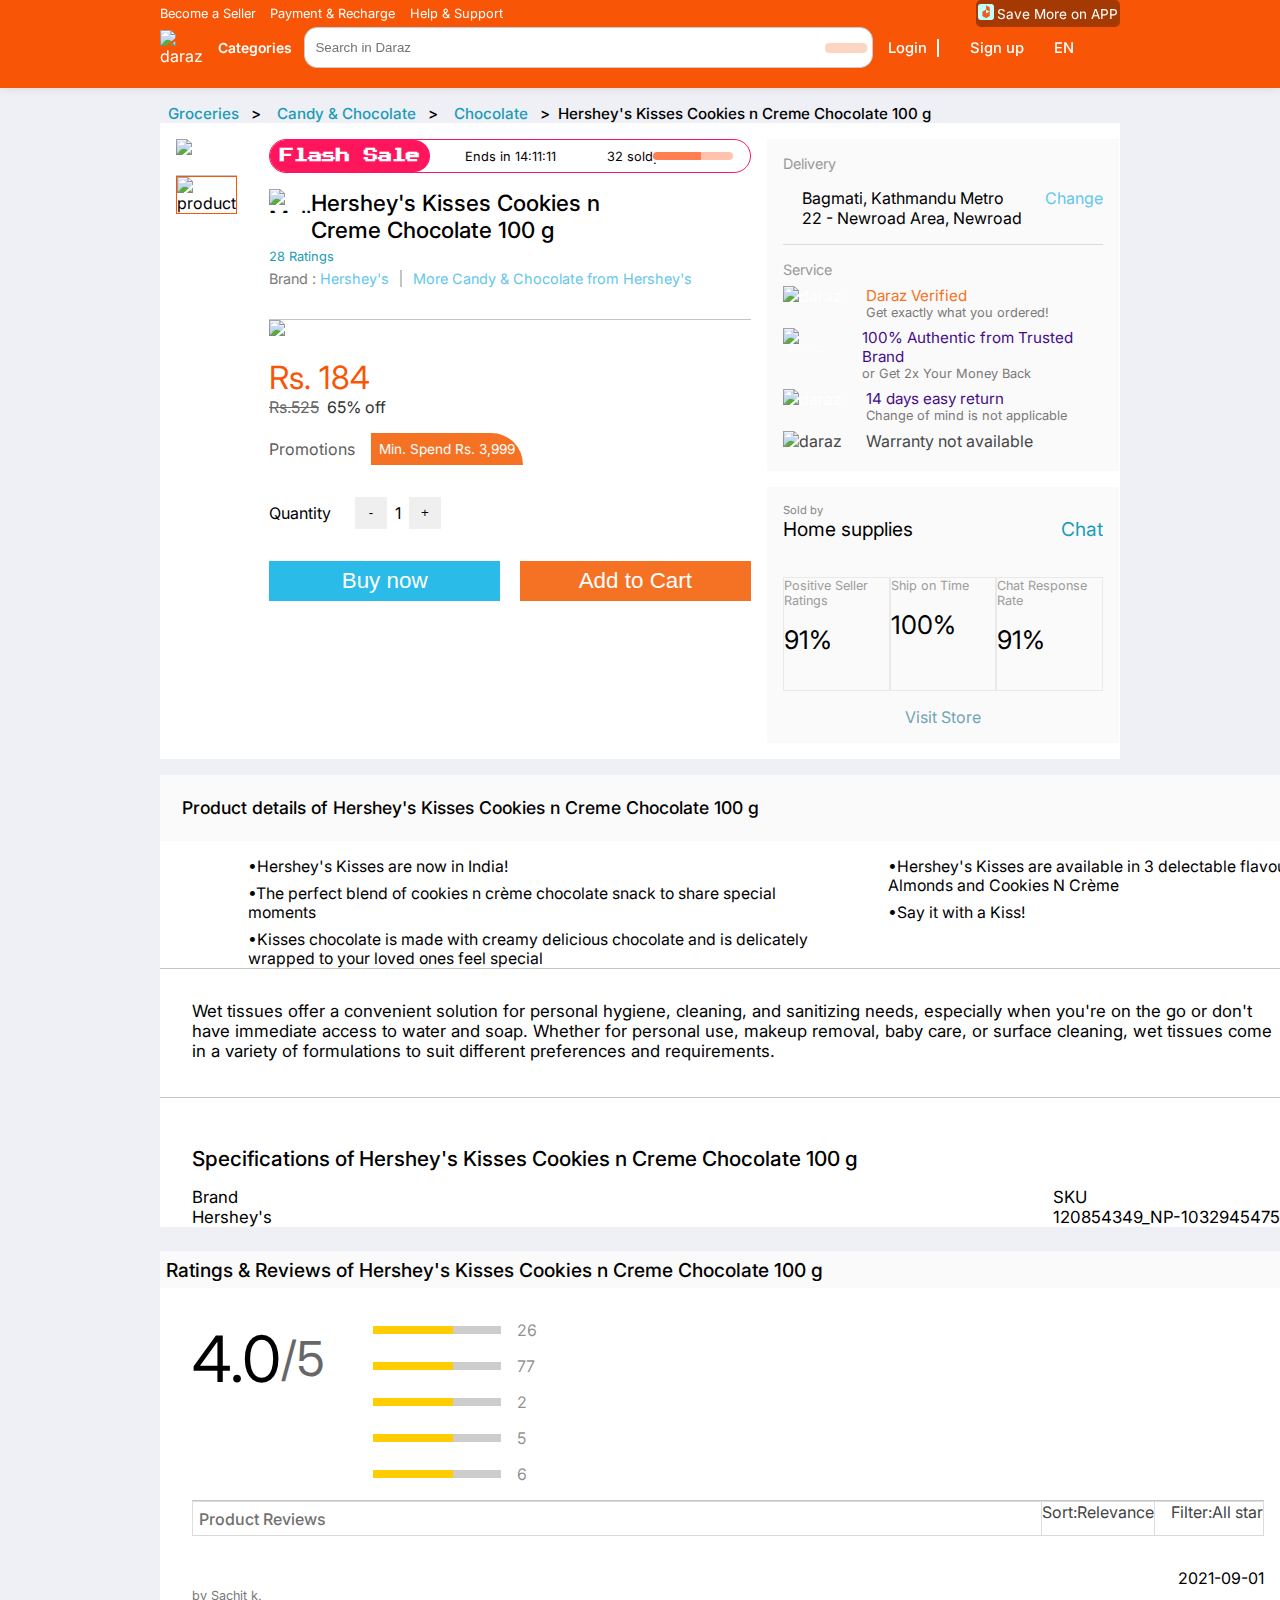
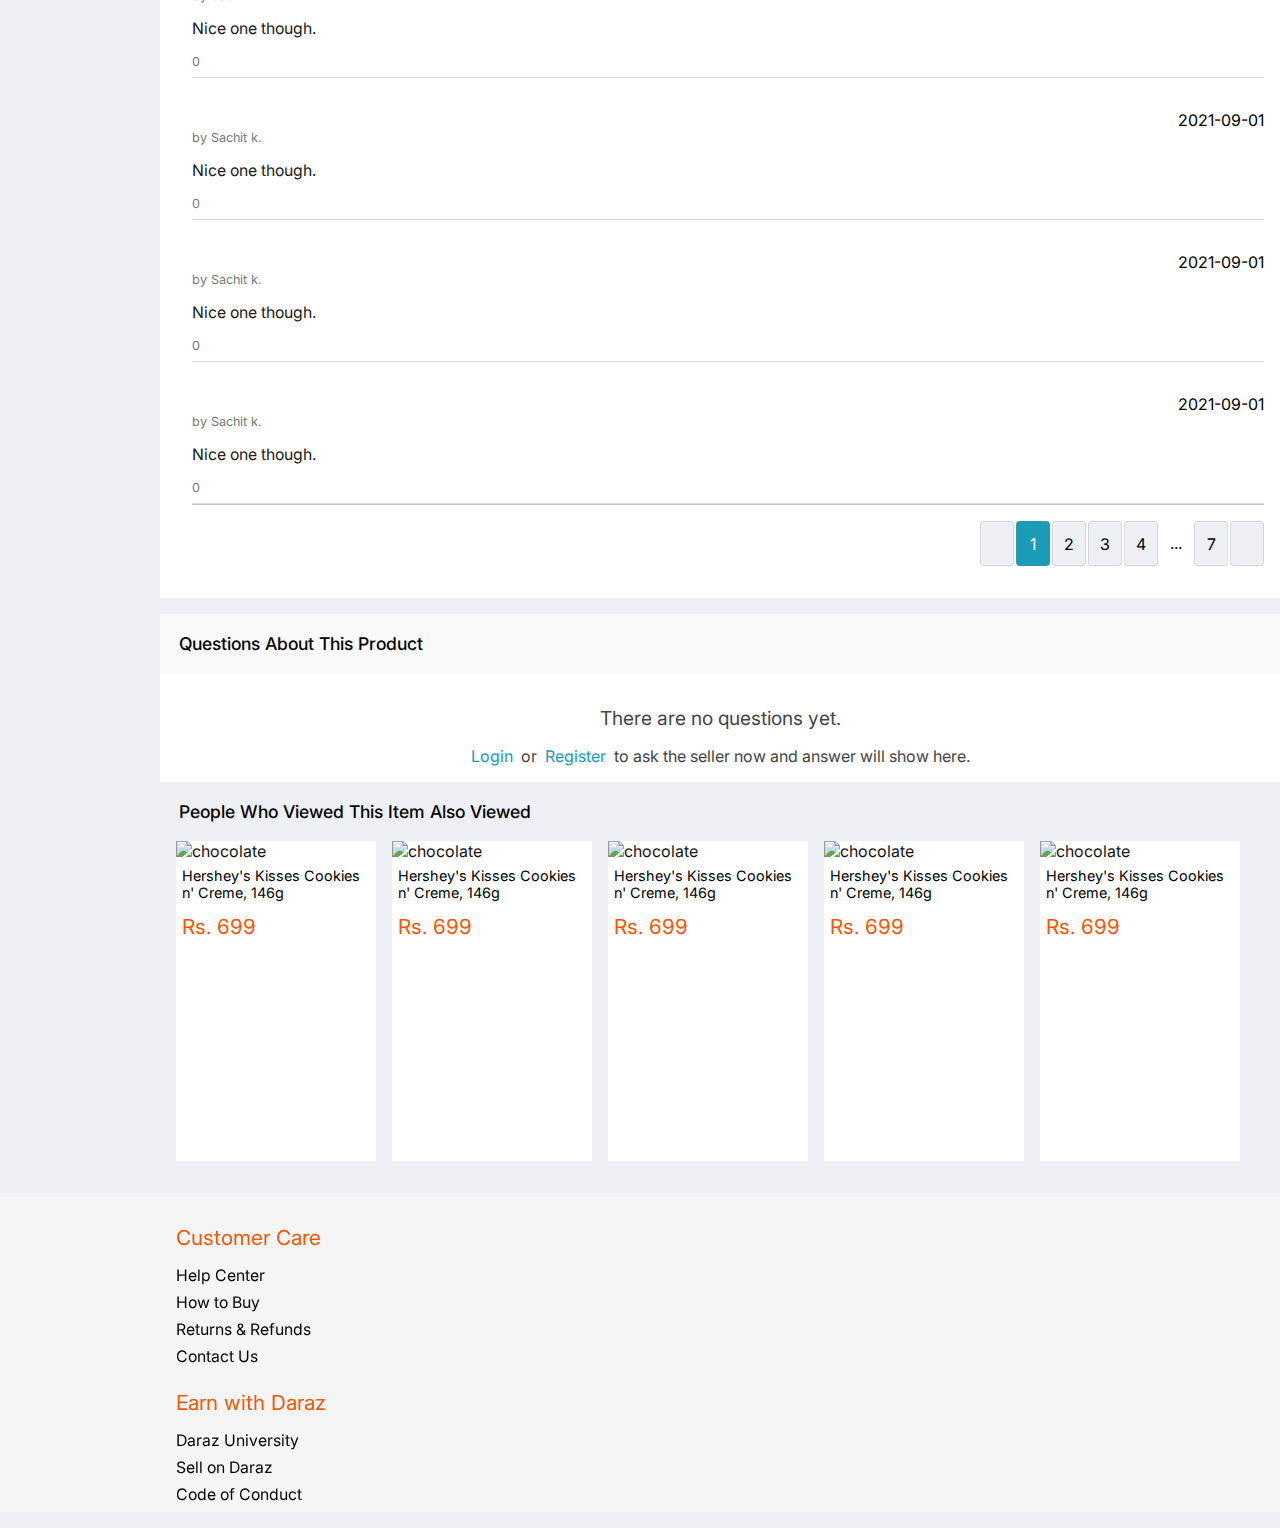
==== index.html @ 5092154c "Update and rename daraz.html to index.html" ====
<!DOCTYPE html>
<html lang="en">
<head>
    <meta charset="UTF-8">
    <meta name="viewport" content="width=device-width, initial-scale=1.0">
    <link rel="stylesheet" href="daraz.css">
    <link rel="preconnect" href="https://fonts.googleapis.com">
<link rel="preconnect" href="https://fonts.gstatic.com" crossorigin>
<link href="https://fonts.googleapis.com/css2?family=Inter:wght@400;900&display=swap" rel="stylesheet">
<link rel="preconnect" href="https://fonts.googleapis.com">
<link rel="preconnect" href="https://fonts.gstatic.com" crossorigin>
<link href="https://fonts.googleapis.com/css2?family=Inter:wght@500&display=swap" rel="stylesheet">
<link rel="stylesheet" href="https://cdnjs.cloudflare.com/ajax/libs/font-awesome/6.4.0/css/all.min.css" integrity="sha512-iecdLmaskl7CVkqkXNQ/ZH/XLlvWZOJyj7Yy7tcenmpD1ypASozpmT/E0iPtmFIB46ZmdtAc9eNBvH0H/ZpiBw==" crossorigin="anonymous" referrerpolicy="no-referrer" />
<link rel="preconnect" href="https://fonts.googleapis.com">
<link rel="preconnect" href="https://fonts.gstatic.com" crossorigin>
<link href="https://fonts.googleapis.com/css2?family=Press+Start+2P&display=swap" rel="stylesheet">
    <title>Daraz</title>
</head>
<body>
<div class="Navbar">
        <div class="Navtop">
        <div class="nav_top_left">
            <div class="nav_top_elements">
          Become a Seller
            </div>
             <div class="nav_top_elements">
          Payment & Recharge
            </div>
             <div class="nav_top_elements">
          Help & Support
            </div>
        </div>
        <div class="nav_top_right">
            <div class="nav_top_rightdiv">
              <div class="logoimage">
                <img src="darazlogo.png" alt="Daraz">
              </div>
              <div class="APPtext">
              Save More on APP
              </div>
            </div>
        </div>
        </div>

        <div class="Navbottom">
          <div class="DarazLogo">    
          <img src="https://icms-image.slatic.net/images/ims-web/e6ac6883-1158-4663-bda4-df5a1aa066e5.png" alt="daraz">
          </div>
          <div class="categories">
            Categories
          </div>
          <div class="searchbar">
            <input type="text" placeholder="Search in Daraz">
            <i class="fas fa-search"></i>
        </div>
        <div class="userAccount">
       <div class="login">
       <i class="fa-regular fa-user"></i>
        <span>Login</span>
       </div>
        <div class="signup">
        <span>Sign up</span>
        </div>
        <div class="language">
        <i class="fa-solid fa-globe"></i>EN

        </div>
        <div class="cart">
<i class="fa-solid fa-cart-shopping"></i>
    </div>
</div>
</div>
</div>
<div class="main">
<div class="main_categories">
<div class="main_categories_elements">
  Groceries 
</div>
<div class="main_categories_elements">
  	Candy & Chocolate 	
</div>
<div class="main_categories_elements">
 	Chocolate 
</div>
<div class="hershey">
	Hershey's Kisses Cookies n Creme Chocolate 100 g
</div>
</div>
<div class="main_Product">
<div class="productimages">
<div class="mainimage"><img src="https://static-01.daraz.com.np/p/fee5dfa078578851592f4c9481d5617e.jpg_750x750.jpg_.webp" alt="product"></div>
<div class="optionalimages">
<i class="fa-solid fa-arrow-left"></i>
<div class="optionalimagesimg">
<img class="activeimg" src="https://static-01.daraz.com.np/p/fee5dfa078578851592f4c9481d5617e.jpg_750x750.jpg_.webp" alt="product">
<img src="https://static-01.daraz.com.np/p/3c9789d4df4d1bfb3c0ef16943902e13.jpg_750x750.jpg_.webp" alt="">
<img src="https://static-01.daraz.com.np/p/3a6919d5786d0a0a88e5252c4c704160.jpg_750x750.jpg_.webp" alt="">
</div>
<i class="fa-solid fa-arrow-right"></i>
</div>
</div>
<div class="productinformation">
<div class="productdetails">
<div class="flashsale">
<div class="flashsaletext">
Flash Sale
</div>
<div class="flashsaletime">
  Ends in 14:11:11
</div>
<div class="sold">
32 sold
<div class="soldicon">
.
</div>
</div>
</div>
<div class="producttitle">
  <img src="https://img.alicdn.com/imgextra/i1/O1CN01cLS4Rj1vgZ8xaij1e_!!6000000006202-2-tps-64-32.png" alt="Mall">

  <div class="productname">
Hershey's Kisses Cookies n Creme Chocolate 100 g
  </div>
</div>

<div class="ratesection">
<div class="rating">
<i class="fa-solid fa-star"></i>
<i class="fa-solid fa-star"></i>
<i class="fa-solid fa-star"></i>
<i class="fa-solid fa-star"></i>
<i class="fa-regular fa-star"></i>
<div class="ratingtext"> 28 Ratings</div>
</div>
<div class="share">
  <i class="fa-solid fa-share-nodes"></i>
  <i class="fa-regular fa-heart"></i>
</div>

</div>
<div class="branddetails">
<div class="brand1">
  Brand : <a href="http://">Hershey's</a>
</div>
<div class="brand2">
<a href="http://">More Candy & Chocolate from Hershey's</a>
</div>
</div>
</div>
<img src="https://gcp-img.slatic.net/lazada/id0082843-480-72.png#width=480&height=72" alt="daraz" height="70rem">
<div class="productprice">
<div class="price">Rs. 184</div>
<div class="pastprice">
  <div class="pricecut"> Rs.525</div>
<div class="discount">
  65% off</div></div>
</div>
<div class="promotion">
  <div class="promotion_text">
Promotions
  </div>
  <div class="promotion_min">
Min. Spend Rs. 3,999
  </div>
</div>
<div class="quantity">
  <div class="quantitytext">Quantity</div>
 <button type="submit">-</button>
<div class="quantitynumber">1</div>
<button type="submit">+</button>
</div>
<div class="addtocart">
  <button type="submit">Buy now</button>
  <button type="submit">Add to Cart</button></div>
</div>
<div class="otherdetails">
  <div class="otherdetailsfirst">
    <div class="delivery">
      <div class="deliverytext">
        Delivery
      </div>
      <div class="deliveryicon">
        <i class="fa-solid fa-circle-info"></i>
      </div>
    </div>
    <div class="location">
         <div class="locationicon">
    <i class="fa-solid fa-location-dot"></i>
      </div>
      <div class="locationtext">
       Bagmati, Kathmandu Metro 22 - Newroad Area, Newroad
      </div>
   <div class="locationchange">
    Change
   </div>
    </div>
    <div class="service">
      <div class="servicetext">
        Service
      </div>
      <div class="serviceicon">
        <i class="fa-solid fa-circle-info"></i>
      </div>
    </div>
    <div class="verified">
      <img src="https://img.alicdn.com/imgextra/i2/O1CN01FWWWD51qw4ZHmp8hA_!!6000000005559-2-tps-80-80.png" alt="daraz">
      <div class="verifiedtext">
        <div class="mainverifiedtext"> Daraz Verified</div> 
      <div class="minverifiedtext">Get exactly what you ordered!</div>
      </div>
    </div>
      <div class="Authentic">
      <img src="https://img.alicdn.com/imgextra/i1/O1CN01YSLMZC21P3m0ZsEzD_!!6000000006976-2-tps-80-80.png" alt="daraz">
      <div class="Authentictext">
        <div class="mainAuthentictext"> 100% Authentic from Trusted Brand</div> 
      <div class="minAuthentictext">or Get 2x Your Money Back</div>
      </div>
    </div>
      <div class="returnpolicy">
      <img src="https://img.alicdn.com/imgextra/i4/O1CN01V6AraE1zBCYtzoatm_!!6000000006675-2-tps-80-80.png" alt="daraz">
      <div class="returnpolicytext">
        <div class="mainreturnpolicytext">14 days easy return
</div> 
      <div class="minreturnpolicytext">Change of mind is not applicable
</div>
      </div>
    </div>

    <div class="warranty">
      <img src="https://img.alicdn.com/imgextra/i3/O1CN01KDHeLh1zYYlChTdph_!!6000000006726-2-tps-80-80.png" alt="daraz">
      <div class="warrantytext">
Warranty not available
    </div>
  </div>
  
</div>
<div class="otherdetailssecond">
  <div class="soldy">
Sold by
  </div>
  <div class="seller-details">
<div class="supplier">
<div class="suppliertext">
  Home supplies
</div>
<div class="supplierchat">
<i class="fa-solid fa-comments"></i>
  Chat
  </div>
</div>
<div class="supplierimg">
  <img src="https://img.alicdn.com/imgextra/i2/O1CN010a9TPg1PvA3DLiKnS_!!6000000001902-2-tps-300-42.png" alt="">
</div>
  <div class='sellerstats'>
<div class="positiverating">
  <div class="positiveratingtext">
    Positive Seller Ratings
  </div>
  <div class="positiveratingnumber">
    91%
  </div>
</div>
<div class="shipping">
  <div class="shippingtext">
  Ship on Time
  </div>
  <div class="shippingnumber">
    100%
  </div>
</div>
<div class="chatrating">
  <div class="chatratingtext">
 Chat Response Rate
  </div>
  <div class="chatratingnumber">
    91%
  </div>
</div>

</div>
</div>
<div class="visitstore">
Visit Store
</div>
</div>
</div>
</div>
</div>
<div class="optionaldetails">
<div class="optional_details_product">
  <div class="product_detail_below">
  <div class="pdb_title">
    Product details of Hershey's Kisses Cookies n Creme Chocolate 100 g
  </div>
  <div class="pdb_list">
  <ul>
    <li>Hershey's Kisses are now in India!</li>
    <li>The perfect blend of cookies n crème chocolate snack to share special moments</li>
    <li>Kisses chocolate is made with creamy delicious chocolate and is delicately wrapped to your loved ones feel special</li>
     </ul>
      <ul>
    <li>Hershey's Kisses are available in 3 delectable flavours - Milk, Almonds and Cookies N Crème</li>
    <li>Say it with a Kiss!</li>
  </ul>
  </div>
  <div class="disclaimer">
    Wet tissues offer a convenient solution for personal hygiene, cleaning, and sanitizing needs, especially when you're on the go or don't have immediate access to water and soap. Whether for personal use, makeup removal, baby care, or surface cleaning, wet tissues come in a variety of formulations to suit different preferences and requirements.
  </div>
  <div class="specification">
    <div class="specification_title">
      Specifications of Hershey's Kisses Cookies n Creme Chocolate 100 g
    </div>
    <div class="specification_details">
<div class="specifiction_brands">
  <div class="specification_brands_text">
    Brand
  </div>
  <div class="specification_brand_value">
    Hershey's
  </div>
</div>
<div class="specification_sku">
    <div class="specification_sku_text">
    SKU
  </div>
  <div class="specification_sku_value">
 120854349_NP-1032945475
  </div>
</div>
    </div>
  </div>
</div>
<div class="rating_review">
  <div class="rating_review_title">
   Ratings & Reviews of Hershey's Kisses Cookies n Creme Chocolate 100 g
  </div>
  <div class="rr_details">
 <div class="rr_details_top">
  <div class="rr_details_top_left">
      <div class="rr_details_number">
      4.0<div class="minirate">/5</div>
 </div>
 <div class="rr_details_star">
        <i class="fa-solid fa-star"></i>
<i class="fa-solid fa-star"></i>
<i class="fa-solid fa-star"></i>
<i class="fa-solid fa-star"></i>
<i class="fa-regular fa-star"></i>
   </div>
  </div>
  <div class="rr_details_top_right">
    <div class="fivestar">
 <i class="fa-solid fa-star"></i>
<i class="fa-solid fa-star"></i>
<i class="fa-solid fa-star"></i>
<i class="fa-solid fa-star"></i>
<i class="fa-solid fa-star"></i>
<div class="fivestaricon">
  <div class="fivestaricon_1">
  </div>
</div>
<div class="fsrating_number">26</div>
    </div>
    <div class="fourstar">
       <i class="fa-solid fa-star"></i>
<i class="fa-solid fa-star"></i>
<i class="fa-solid fa-star"></i>
<i class="fa-solid fa-star"></i>
<i class="fa-regular fa-star"></i>
<div class="fivestaricon">
  <div class="fivestaricon_1">
  </div>
</div><div class="fsrating_number">77</div>
    </div>
    <div class="threestar">
       <i class="fa-solid fa-star"></i>
<i class="fa-solid fa-star"></i>
<i class="fa-solid fa-star"></i>
<i class="fa-regular fa-star"></i>
<i class="fa-regular fa-star"></i>
<div class="fivestaricon">
  <div class="fivestaricon_1">
  </div>
</div>
<div class="fsrating_number">2</div>
    </div>
    <div class="twostar">
       <i class="fa-solid fa-star"></i>
<i class="fa-solid fa-star"></i>
<i class="fa-regular fa-star"></i>
<i class="fa-regular fa-star"></i>
<i class="fa-regular fa-star"></i>
<div class="fivestaricon">
  <div class="fivestaricon_1">
  </div>
</div>
<div class="fsrating_number">5</div>
    </div>
    <div class="onestar">
       <i class="fa-solid fa-star"></i>
<i class="fa-regular fa-star"></i>
<i class="fa-regular fa-star"></i>
<i class="fa-regular fa-star"></i>
<i class="fa-regular fa-star"></i>
<div class="fivestaricon">
  <div class="fivestaricon_1">
  </div>
</div>
<div class="fsrating_number">6</div>
    </div>
  </div>
 </div>
 <div class="rr_details_bottom">
  <div class="rrdb_title">
    <div class="rrdb_title_left">
      Product Reviews
    </div>
    <div class="rrdb_title_right">
      <div class="sort">
<i class="fa-solid fa-sort"></i>
<div class="sorttext">
  Sort:Relevance
</div>
      </div>
      <div class="filter">
<i class="fa-solid fa-filter"></i>
<div class="filtertext">
  Filter:All star
</div>
      </div>
    </div>
  </div>
  <div class="rrdb_ratings">
    <div class="rrdbr_1">
    <div class="rrdbr_1_rate">
      <div class="rrdbr_1_rate_rateing">
      <div class="fivestar">
 <i class="fa-solid fa-star"></i>
<i class="fa-solid fa-star"></i>
<i class="fa-solid fa-star"></i>
<i class="fa-solid fa-star"></i>
<i class="fa-solid fa-star"></i>
</div>
<div class="rrdbr_1_date">
  2021-09-01</div>
  </div>
<div class="rrdbr_1_user">
  by Sachit k.
</div>
<div class="rrdbr_1_text">
Nice one though.
</div>
<div class="rrdbr_1_likes">
  <i class="fa-solid fa-thumbs-up"></i> 0
</div>
    </div>
    </div>
     <div class="rrdbr_1">
    <div class="rrdbr_1_rate">
      <div class="rrdbr_1_rate_rateing">
      <div class="fivestar">
 <i class="fa-solid fa-star"></i>
<i class="fa-solid fa-star"></i>
<i class="fa-solid fa-star"></i>
<i class="fa-solid fa-star"></i>
<i class="fa-solid fa-star"></i>
</div>
<div class="rrdbr_1_date">
  2021-09-01</div>
  </div>
<div class="rrdbr_1_user">
  by Sachit k.
</div>
<div class="rrdbr_1_text">
Nice one though.
</div>
<div class="rrdbr_1_likes">
  <i class="fa-solid fa-thumbs-up"></i> 0
</div>
    </div>
    </div>
     <div class="rrdbr_1">
    <div class="rrdbr_1_rate">
      <div class="rrdbr_1_rate_rateing">
      <div class="fivestar">
 <i class="fa-solid fa-star"></i>
<i class="fa-solid fa-star"></i>
<i class="fa-solid fa-star"></i>
<i class="fa-solid fa-star"></i>
<i class="fa-solid fa-star"></i>
</div>
<div class="rrdbr_1_date">
  2021-09-01</div>
  </div>
<div class="rrdbr_1_user">
  by Sachit k.
</div>
<div class="rrdbr_1_text">
Nice one though.
</div>
<div class="rrdbr_1_likes">
  <i class="fa-solid fa-thumbs-up"></i> 0
</div>
    </div>
    </div>
     <div class="rrdbr_1">
    <div class="rrdbr_1_rate">
      <div class="rrdbr_1_rate_rateing">
      <div class="fivestar">
 <i class="fa-solid fa-star"></i>
<i class="fa-solid fa-star"></i>
<i class="fa-solid fa-star"></i>
<i class="fa-solid fa-star"></i>
<i class="fa-solid fa-star"></i>
</div>
<div class="rrdbr_1_date">
  2021-09-01</div>
  </div>
<div class="rrdbr_1_user">
  by Sachit k.
</div>
<div class="rrdbr_1_text">
Nice one though.
</div>
<div class="rrdbr_1_likes">
  <i class="fa-solid fa-thumbs-up"></i> 0
</div>
    </div>
    </div>
  </div>
  <div class="rrdb_bottom">
    <div class="rrdbb_section">
<i class="fa-solid fa-chevron-left"></i>
    </div>
      <div class="rrdbb_section activerrdbb">
1
    </div>
      <div class="rrdbb_section">
2
    </div>
      <div class="rrdbb_section">
3
    </div>
      <div class="rrdbb_section">
4
    </div>
      <div class="rrdbb_section rrdbb_section1">
...
    </div>
      <div class="rrdbb_section">
7
    </div>
      <div class="rrdbb_section">
<i class="fa-solid fa-chevron-right"></i>
    </div>
  </div>
 </div>
  </div>
  
</div>
<div class="questions_about_product">
  <div class="qap_title">
    Questions About This Product
  </div>
  <div class="qapbelow">
    <div class="qapb_icon">
      <i class="fa-regular fa-circle-question"></i>
    </div>
    <div class="qapb_text">
      There are no questions yet.
    </div>
    <div class="qapb_login">
      <div> Login </div> &nbsp;  or &nbsp;  <div> Register </div> &nbsp; to ask the seller now and answer will show here.
    </div>
  </div>
</div>
<div class="people_also_viewed">
  <div class="pav_title">
    People Who Viewed This Item Also Viewed
  </div>
   <div class="pav_products">
    <div class="pavp1">
      <img src="https://static-01.daraz.com.np/p/026814a90cab69bfbb0ed1a9d7733f16.jpg_188x188.jpg_.webp" alt="chocolate">
      <div class="pavp1_title">
       Hershey's Kisses Cookies n' Creme, 146g
      </div>
        <div class="pavp1_rate">
Rs. 699
        </div>
         <div class="product_rating"> 
           <i class="fa-solid fa-star"></i>
<i class="fa-solid fa-star"></i>
<i class="fa-solid fa-star"></i>
<i class="fa-solid fa-star"></i>
<i class="fa-regular fa-star"></i></div>
    </div>
<div class="pavp1">
      <img src="https://static-01.daraz.com.np/p/026814a90cab69bfbb0ed1a9d7733f16.jpg_188x188.jpg_.webp" alt="chocolate">
      <div class="pavp1_title">
       Hershey's Kisses Cookies n' Creme, 146g
      </div>
        <div class="pavp1_rate">
Rs. 699
        </div>
         <div class="product_rating"> 
           <i class="fa-solid fa-star"></i>
<i class="fa-solid fa-star"></i>
<i class="fa-solid fa-star"></i>
<i class="fa-solid fa-star"></i>
<i class="fa-regular fa-star"></i></div>
 </div>
<div class="pavp1">
      <img src="https://static-01.daraz.com.np/p/026814a90cab69bfbb0ed1a9d7733f16.jpg_188x188.jpg_.webp" alt="chocolate">
      <div class="pavp1_title">
       Hershey's Kisses Cookies n' Creme, 146g
      </div>
        <div class="pavp1_rate">
Rs. 699
        </div>
         <div class="product_rating"> 
           <i class="fa-solid fa-star"></i>
<i class="fa-solid fa-star"></i>
<i class="fa-solid fa-star"></i>
<i class="fa-solid fa-star"></i>
<i class="fa-regular fa-star"></i></div>
    </div>
<div class="pavp1">
      <img src="https://static-01.daraz.com.np/p/026814a90cab69bfbb0ed1a9d7733f16.jpg_188x188.jpg_.webp" alt="chocolate">
      <div class="pavp1_title">
       Hershey's Kisses Cookies n' Creme, 146g
      </div>
        <div class="pavp1_rate">
Rs. 699
        </div>
         <div class="product_rating"> 
           <i class="fa-solid fa-star"></i>
<i class="fa-solid fa-star"></i>
<i class="fa-solid fa-star"></i>
<i class="fa-solid fa-star"></i>
<i class="fa-regular fa-star"></i></div>
    </div>
<div class="pavp1">
      <img src="https://static-01.daraz.com.np/p/026814a90cab69bfbb0ed1a9d7733f16.jpg_188x188.jpg_.webp" alt="chocolate">
      <div class="pavp1_title">
       Hershey's Kisses Cookies n' Creme, 146g
      </div>
        <div class="pavp1_rate">
Rs. 699
        </div>
         <div class="product_rating"> 
           <i class="fa-solid fa-star"></i>
<i class="fa-solid fa-star"></i>
<i class="fa-solid fa-star"></i>
<i class="fa-solid fa-star"></i>
<i class="fa-regular fa-star"></i></div>
    </div>

   </div>
</div>
</div>
<div class="product_recommendation">
  <div class="pr_title">
    From the same store
  </div>
  <div class="pr_products">
   <div class="pr_product_1">
     <img src="https://static-01.daraz.com.np/p/db21ed77b3fe2577c2fc165327ad6969.jpg_188x188.jpg_.webp" alt="">
      <div class="pr_product_1_title">
        Hershey's Kisses Cookies n Creme Chocolate 100 g
   </div>
    <div class="pr_product_1_price">
      Rs. 184
    </div>
    <div class="pr_product_1_rating">
      <i class="fa-solid fa-star"></i>
<i class="fa-solid fa-star"></i>
<i class="fa-solid fa-star"></i>
<i class="fa-solid fa-star"></i>
<i class="fa-regular fa-star"></i>
    </div>
  </div>
    <div class="pr_product_2">
     <img src="https://static-01.daraz.com.np/p/6e9f8b2cdfd06ba7e919a3953d8ed0b0.jpg_188x188.jpg_.webp" alt="">
      <div class="pr_product_2_title">
      Swiss Classic White 100 gms
   </div>
    <div class="pr_product_2_price">
Rs. 494
    </div>
    <div class="pr_product_2_rating">
      <i class="fa-solid fa-star"></i>
<i class="fa-solid fa-star"></i>
<i class="fa-solid fa-star"></i>
<i class="fa-solid fa-star"></i>
<i class="fa-regular fa-star"></i>
    </div>
  </div>
    <div class="pr_product_3">
     <img src="https://static-01.daraz.com.np/p/3cf999130fc974440e0290a3937737ae.jpg_188x188.jpg_.webp" alt="">
      <div class="pr_product_3_title">
     Hershey's Baking Milk Chocolate Chips 200 g
   </div>
    <div class="pr_product_3_price">
     Rs. 599
    </div>
    <div class="pr_product_3_rating">
      <i class="fa-solid fa-star"></i>
<i class="fa-solid fa-star"></i>
<i class="fa-solid fa-star"></i>
<i class="fa-solid fa-star"></i>
<i class="fa-regular fa-star"></i>
    </div>
  </div>
    <div class="pr_product_4">
     <img src="https://static-01.daraz.com.np/p/1050cd52b21db1cb33ca9b6b65fbfaa6.jpg_188x188.jpg_.webp" alt="">
      <div class="pr_product_4_title">
       Lindt Lindor Cornet Assorted chocolate 200 gms
 </div>
    <div class="pr_product_4_price">
      Rs. 1,480
    </div>
    <div class="pr_product_4_rating">
      <i class="fa-solid fa-star"></i>
<i class="fa-solid fa-star"></i>
<i class="fa-solid fa-star"></i>
<i class="fa-solid fa-star"></i>
<i class="fa-regular fa-star"></i>
    </div>
  </div>
    <div class="pr_product_5">
     <img src="https://static-01.daraz.com.np/p/653c16ec78c38c393aef84d6493af367.jpg_188x188.jpg_.webp" alt="">
      <div class="pr_product_5_title">
      Nestle Kitkat Dessert Delight Rich Choco Fudge Chocolate 150g
   </div>
    <div class="pr_product_5_price">
    Rs. 340
    </div>
    <div class="pr_product_5_rating">
      <i class="fa-solid fa-star"></i>
<i class="fa-solid fa-star"></i>
<i class="fa-solid fa-star"></i>
<i class="fa-solid fa-star"></i>
<i class="fa-regular fa-star"></i>
    </div>
  </div>
</div>
</div>
</div>
<div class="footer">
  <div class="footer_right">
    <div class="fr_customercare">
      <div class="frcc_title">
        Customer Care
      </div>
      
        <ul>
          <li>Help Center</li>
          <li>How to Buy</li>
          <li>Returns & Refunds</li>
          <li>Contact Us</li>
        </ul>

    </div>
       <div class="fr_Earn_with_daraz">
      <div class="frewd_title">
       Earn with Daraz
      </div>
        <ul>
          <li>Daraz University</li>
          <li>Sell on Daraz</li>
          <li>Code of Conduct</li>
        </ul>

    </div>
  </div>
</div>
</body>
</html>
---- daraz.css ----
body {
  background-color: rgb(239,240,245);
  color: #ffffff;
  font-family: "Inter", sans-serif;
  margin: 0px;
  margin-bottom: 0rem;
  padding: 0rem 0rem 0rem 0rem;
}
.Navbar {
  background-color: rgb(248, 86, 6);
  height: 5.5rem;
  width: 100%;
  position: sticky;
  top: 0px;
  padding: 0rem;
  box-shadow: 0 0 10px 0 rgba(0, 0, 0, 0.1);
}
.Navtop {
  display: flex;
  font-size: 0.85rem;
  justify-content: space-between;
  padding: 0rem 10rem;
}
.nav_top_left {
  display: flex;
  font-size: 0.8rem;
}
.nav_top_rightdiv {
  display: flex;
  align-items: center;
  width: 9rem;
  background-color: rgba(0, 0, 0, 0.336);
  border-radius: 5px;
  height: 1.7rem;
  justify-content: space-around;
}
.logoimage img {
  height: 1rem;
}
.nav_top_elements {
  margin: 0.4rem 0.9rem 0rem 0rem;
}
/* Navbar bottom part */
.Navbottom {
  display: flex;
  justify-content: space-between;
  align-items: center;
  padding: 0rem 10rem;
}
.DarazLogo img {
  height: 3.2rem;
}
.searchbar {
  display: flex;
  align-items: center;
  width: 45rem;
  height: 1.8rem;
  background-color: #ffffff;
  border: 1px solid #ccc;
  border-radius: 13px;
  padding: 5px;
}

.searchbar input[type="text"] {
  border: none;
  outline: none;
  flex: 1;
  padding: 5px;
}

.searchbar i.fas.fa-search {
  display: flex;
  align-items: center;
  justify-content: center;
  width: 2rem;
  background-color: rgba(248, 87, 6, 0.242);
  padding: 5px;
  border-radius: 4px;
  color: rgb(248, 86, 6);
}
.userAccount {
  font-size: 0.92rem;
  font-weight: 500;
  display: flex;
  align-items: center;
  justify-content: space-around;
  width: 20rem;
}
.login {
  padding-right: 10px;
  border-right: #ffffff solid 2px;
}
.cart {
  font-size: 25px;
}
.categories {
  display: flex;
  align-items: center;
  justify-content: space-around;
  width: 8rem;
  font-size: 0.87rem;
  font-weight: 600;
}
.main_categories {
  display: flex;
  color: rgb(26, 156, 183);
  font-size: 0.95rem;
  font-weight: 500;
}
.hershey {
  color: black;
}
.main {
  margin: 1rem 0rem;
  padding: 0rem 10rem;
}
.main_categories_elements {
  padding: 0rem 0.5rem;
}
.main_categories_elements::after {
  content: ">";
  margin-left: 0.5rem;
  color: black;
}
.main_Product {
  display: flex;
  justify-content: space-between;
  background-color: rgb(255, 255, 255);
  padding: 1rem;
}
.mainimage img {
  height: 25rem;
}
.mainimage {
   
  border-bottom: #0000003b solid 1px;
}
.optionalimages {
  color: #000;
  display: flex;
  align-items: center;
  justify-content: space-between;
}
.optionalimagesimg img {
  height: 4rem;
}
.activeimg {
  border: 1px solid rgb(248, 86, 6);
}
.flashsale {
  color: rgb(255, 255, 255);
  display: flex;

  justify-content: space-between;
  width: 30rem;
  height: 2rem;
  border: 1px solid rgb(255, 21, 92);
  border-radius: 2rem;
}
.flashsaletext {
  display: flex;
  justify-content: center;
  align-items: center;
  font-family: "Press Start 2P", cursive;
  font-size: 0.9rem;
  font-weight: 900;
  width: 10rem;
  background-color: rgb(255, 21, 92);
  border-radius: 2rem;
}
.flashsaletime {
  font-size: 0.8rem;
  display: flex;
  justify-content: center;
  align-items: center;
  width: 10rem;
  color: rgb(0, 0, 0);
}
.sold {
  color: rgb(0, 0, 0);
  display: flex;
  justify-content: center;
  align-items: center;
  width: 10rem;
  font-size: 0.8rem;
}
.soldicon {
  width: 5rem;
  height: 0.5rem;
  border-radius: 0.5rem;
  background: linear-gradient(
    to right,
    coral 3rem,
    rgba(255, 127, 80, 0.467) 3rem
  );
  background-clip: content-box;
}
.producttitle {
  margin-top: 1rem;
  font-weight: 500;
  width: 76%;
  display: flex;
  color: #000;
  font-size: 1.4rem;
}
.productdetails {
  padding-bottom: 2rem;
  border-bottom: #0000003b solid 1px;
}
.producttitle img {
  height: 1.5rem;
}
.productinformation{
    margin-left: 2rem;
}
.ratesection {
  display: flex;
  justify-content: space-between;
}
.rating {
  display: flex;
  align-items: center;
  width: 10rem;
  font-size: 0.8rem;
  color: rgb(255, 216, 0);
}
.ratingtext {
  color: rgb(26, 156, 183);
}
.share i {
  margin-left: 1rem;
  font-size: 1.4rem;
  color: rgb(122, 122, 122);
}
.branddetails {
  display: flex;
  align-items: center;
  width: 30rem;
  font-size: 0.9rem;
  color: rgb(122, 122, 122);
  text-decoration: none;
}
.brand1 {
  padding-right: 0.7rem;
  border-right: #0000003b solid 2px;
}
.brand2 {
  padding-left: 0.7rem;
}
a {
  color: rgb(100, 198, 236);
  text-decoration: none;
}
a:hover {
  color: rgb(58, 114, 136);
  text-decoration: underline;
}
.productprice {
  margin-top: 1.1rem;
}
.price {
  font-size: 2rem;
  color: rgb(248, 86, 6);
}
.pastprice {
  display: flex;
}
.pricecut {
  color: #686868;
  text-decoration: line-through;
}
.discount {
  margin: 0rem 0.5rem;
  color: #323232;
}
.promotion {
  margin-top: 1rem;
  font-size: 1rem;
  display: flex;
  align-items: center;
  color: rgb(94, 94, 94);
}
.promotion_min {
  margin-left: 1rem;
  color: white;
  background-color: rgb(245, 114, 36);
  font-size: 0.85rem;
  padding: 0.5rem;
  border-radius: 0rem 100rem 1rem 0rem;
}
.quantity {
  margin-top: 2rem;
  display: flex;
  color: #000;
  align-items: center;
}
.quantitytext {
  color: rgb(0, 0, 0);
  margin-right: 1rem;
}
.quantity button {
  margin: 0rem 0.5rem;
  width: 2rem;
  height: 2rem;
  border: none;
}
.addtocart {
  margin-top: 2rem;
  display: flex;
  align-items: center;
  justify-content: space-between;
}
.addtocart button {
  border: none;
  background-color: rgb(245, 114, 36);
  color: white;
  width: 48%;
  height: 2.5rem;
  font-size: 1.4rem;
}
.addtocart button:first-child {
  background-color: rgb(42, 187, 232);
}
.delivery ,.service {
  display: flex;
  color: rgb(153, 153, 153);
  justify-content: space-between;
  width: 20rem;
  font-size: 0.9rem;

}
.service{
    margin-top: 1rem;
}
.otherdetails{
    margin-left: 1rem;
}
.otherdetailsfirst{
    padding: 1rem;
    background-color: #FAFAFA;
}
.location{
    display: flex;
    justify-content: space-between;
    font-size: 1rem;
    color: #000;
    padding: 1rem 0rem;
    border-bottom: #7070703b solid 1px;
}
.locationicon{
    font-size: 1.6rem;
    color: #686868;
}
.locationtext{

    width: 14rem;
}
.locationchange{
    color: rgb(100, 198, 236);
}
.verified ,.Authentic ,.returnpolicy{
    display: flex;
     margin-top: 0.5rem;
  
}
.mainverifiedtext{
    font-size: 0.95rem;
    color: rgb(245, 114, 36);
}
.mainAuthentictext{
    font-size: 0.95rem;
    color: rgb(68,12,137);
}
.mainreturnpolicytext{
 font-size: 0.95rem;
    color: rgb(68,12,137);
}

.verified img ,.Authentic img ,.returnpolicy img,.warranty img{
 height: 1.5rem;
}
.verifiedtext,.Authentictext,.returnpolicytext,.warrantytext{
    margin-left: 1.5rem;
}
.minverifiedtext,.minAuthentictext,.returnpolicytext{
    font-size: 0.8rem;
    color: rgb(123, 121, 120);
}
.warranty{
    display: flex;
    margin-top: 0.5rem;
    color: rgb(71, 71, 71);
}
.otherdetailssecond{
    margin-top: 1rem;
    padding: 1rem;
    background-color: #FAFAFA;
    color: #000;
}
.supplier{
    display: flex;
    justify-content: space-between;
    font-size: 1.2rem;

}
.soldy{
    color: rgb(134, 134, 134);
    font-size: 0.7rem;
}
.supplierchat{
    color: rgb(25,156,183);
}
.supplierimg img{
    height: 1.2rem;
}
.seller-details{
    padding-bottom: 1rem;
 
}
.positiverating ,.shipping,.chatrating{
  width: 33%;
  height: 7rem;
  border: #e9e9e9 solid 1px;
}
.sellerstats{
    margin-top: 1rem;
    display: flex;
}
.positiveratingtext ,.shippingtext,.chatratingtext{ 
    font-size: 0.79rem;
    color: rgb(156, 156, 156);
}
.positiveratingnumber,.shippingnumber,.chatratingnumber{ 
    margin-top: 1rem;   
    display: flex;
    justify-content: first baseline;
    font-size: 1.6rem;
    color: rgb(0, 0, 0);
}
.visitstore{
    display: flex;
    justify-content:center;
    align-items: center;
    color:rgb(113,164,183);
}

.product_detail_below{
  width: 70rem;
 margin: 0rem 2rem 1rem 0rem;
overflow-x: scroll;
  background-color: rgb(255,255,255);
}
  .pdb_title{
  background-color:  rgb(250,250,250) ;
  color: #000;
  font-size: 1.1rem;
 padding: 1.4rem;
   font-weight:500;
  }
  .product_detail_below ul{
    color: #000;
    height: 5rem;
  
  }
   ul li{
    padding: 0rem 0rem 0.5rem 1rem;
    
    list-style: none; }
   .product_detail_below ul  li::before {
    content: "•";
    left: 2px;
}
.pdb_list{
  width:73rem;
  padding:0rem 0rem  1rem 2rem ;
  display: flex;
  font-size: 0.99rem;
  border-bottom: #0000003b solid 1px;
}
.disclaimer{
  height: 6rem;
  margin-top: 1rem;
  font-size: 1.05rem;
  color: rgb(0, 0, 0);
   border-bottom: #0000003b solid 1px;
   padding: 1rem 0rem 0rem 2rem;
}
.specification{
  margin-top: 1rem;
  font-size: 1.05rem;
  color: rgb(0, 0, 0);
  padding: 1rem 0rem 0rem 2rem;
}
.specification_title{
  font-size: 1.3rem;
  font-weight:500;
  color: rgb(0, 0, 0);
  padding: 1rem 0rem 0rem 0rem;
  margin-bottom: 0rem 0rem 1rem 2rem;
}
.specification_details{
  display: flex;
  justify-content: space-between;
  padding: 1rem 0rem 0rem 0rem;
}
   
.optionaldetails{
  display: flex;
   width:81%;
  margin: 1rem  0rem 0rem 10rem;
}
.product_recommendation{
  height: max-content;
 width: 30rem;
 background-color: rgb(255,255,255);
}
.pr_title{
  padding: 0.4rem;
  font-size: 1.2rem;
  font-weight:500;
  color: #000;
  background-color:  rgb(250,250,250) ;
}
.pr_product_1 , .pr_product_2, .pr_product_3 ,.pr_product_4, .pr_product_5{
width: 100%;
margin-bottom: 1rem;
}
 .pr_product_1 img , .pr_product_2 img, .pr_product_3 img ,.pr_product_4 img, .pr_product_5 img{
   width: 100%;

}
.pr_product_1_title , .pr_product_2_title, .pr_product_3_title ,.pr_product_4_title, .pr_product_5_title{
  font-size: 0.9rem;
  color: #000;
  padding: 0.4rem;
}
.pr_product_1_price,.pr_product_2_price,.pr_product_3_price,.pr_product_4_price,.pr_product_5_price{
  font-size: 1.3rem;
  color: rgb(248, 86, 6);
  padding: 0.4rem;
}
.pr_product_1_rating,.pr_product_2_rating,.pr_product_3_rating,.pr_product_4_rating,.pr_product_5_rating{
  font-size: 0.7rem;
  color:rgb(255,205,0);
  padding: 0.1rem;
  
}
.rating_review{
  margin-right: 2rem;
  background-color: rgb(255,255,255);
}
.rating_review_title{
  margin-top: 1.5rem;
  font-size: 1.2rem;
  font-weight:500;
  color: #000;
  padding: 0.4rem;
  background-color:  rgb(250,250,250);
}
.rr_details{
 
  padding:2rem  1rem 2rem 2rem ;
}
.rr_details_number{
  display: flex;
  align-items: center;
  color: #000;
  font-size: 4rem;
}
.rr_details_star{
  font-size: 2rem;
  color:rgb(255,205,0) ;
}
.minirate{
  font-size: 3rem;
  color: #676767;
}
.rr_details_top_right{
  margin-left: 3rem;
  color: rgb(255,205,0) ;
}
.rr_details_top{
  border-bottom: #0000003b solid 1px;  
  display: flex;

}
.fivestar,.fourstar,.threestar,.twostar,.onestar{
  margin-bottom: 1rem;
  font-size: 0.85rem;
  display: flex;
  align-items: center;
  color: rgb(255,205,0) ;
}
.fivestaricon_1{
  width: 5rem;
    height: 0.5rem;
  background-color:rgb(255,205,0) ;
}
.fivestaricon{
  width: 8rem;
  height: 0.5rem;
  background-color: #00000032;

}
.fsrating_number{
  margin-left: 1rem;
  font-size: 1rem;
  color: #00000074;
}
.rrdb_title{

  display: flex;
  justify-content: space-between;
  border-top: #6e6d6d3b solid 1px ;
  border-bottom: #5b5b5b3b solid 1px;
}
.rrdb_title_left{
  border-left: #6e6e6e3b solid 1px;
  font-size: 1rem;
  font-weight:500;
  color: #717171;
  padding: 0.4rem;
}
.rrdb_title_right{
  color: #444444;
  margin-left: 3rem;
}
.rrdb_title_right{
  display: flex;
  justify-content: space-between;
}
.filter{
  display: flex;
  margin-left: 1rem;
    border-right:#6868683b solid 1px;
}
.sort{
  border-left:#6969693b solid 1px;
    border-right:#6e6e6e3b solid 1px;
  display: flex;
}
.rrdb_ratings{
  align-items: center;
  margin-top: 1rem;
  color: #000;
  border-bottom: #0000003b solid 1px; 
}
.rrdbr_1{ 
  margin-top: 2rem;
 padding-bottom:0.5rem ;
  border-bottom: #5d5d5d3b solid 1px; 
}
.rrdbr_1_user{
  font-size: 0.79rem;
  color: #787878;
}
.rrdbr_1_text{
  margin-top: 1rem;
  font-size: 0.99rem;
  color: #202020;
}
.rrdbr_1_likes{
  margin-top: 1rem;
  font-size: 0.79rem;
  color: #787878;
}
.rrdbr_1_rate_rateing{
  width: 67rem;
  display: flex;
  justify-content: space-between;
}
.rrdb_bottom{
  display: flex;
  justify-content: flex-end;
  color: #000;
}
.rrdbb_section{
  margin-left: 2px;
border-radius: 4px;
  margin-top: 1rem;
  width: 2rem;
  height: 2.7rem;
  border: #8383833b solid 1px;
  display: flex;
  justify-content: center;
  align-items: center;
  background-color:#EFF0F5;
}
.rrdbb_section1{
  background-color: rgb(255,255,255);
  border: none;
}
.activerrdbb{
  background-color:rgb(26,156,183) ;
  color: white;
}
.questions_about_product{
  margin-top: 1rem;
   margin-right: 2rem;
  background-color: rgb(255,255,255);
}
.qap_title{
  font-size: 1.1rem;
  font-weight: 500;
  padding: 1.2rem;
  color: #000;
  background-color:rgb(250,250,250);
}
.qapbelow{
  color: #444444;
  display: flex;
  flex-direction: column;
  justify-content: center;
  align-items: center;
}
.qapb_icon{
  color: #b4b4b4;
  margin-top: 1rem;
  font-size: 4rem;
}
.qapb_text{
  margin-top: 1rem;
  font-size: 1.2rem;
}
.qapb_login{
  display: flex;
  margin-top:1rem ;
}
.qapb_login div{
  color: rgb(26,156,183);
}
.qapb_login div:hover{
  color: rgb(26,156,183);
  text-decoration: underline;
 
}
.qapbelow{
  padding-bottom: 1rem;
}
.pav_title{
  font-size: 1.1rem;
  font-weight: 500;
  padding: 1.2rem;
  color: #000;

}
.pavp1{
  margin-left:1rem;
  overflow: hidden;
  color: #151515;
  height: 20rem;
  width: 12.5rem;
 background-color:rgb(255,255,255);
}
.pavp1 img{
  width: 100%;
}
.pavp1_title{
 
    font-size: 0.9rem;
  color: #000;
  padding: 0.4rem;
}
.pavp1_rate{
   font-size: 1.3rem;
  color: rgb(248, 86, 6);
  padding: 0.4rem;
}
.product_rating{
   font-size: 0.7rem;
  color:rgb(255,205,0);
  padding: 0.1rem;
}
.pav_products{
  display: flex;
}
.footer{
  margin-top:2rem ;
  background-color:rgb(245,245,245);
  color: #fff;
  padding: 1rem 0rem 0rem 11rem;
  ;
}
.frcc_title,.frewd_title{
   margin-top:1rem ;
  font-size: 1.3rem;
  font-weight: 400;
  color:rgb(248,86,6);
}
.fr_customercare ul ,.fr_Earn_with_daraz ul{
padding: 0px;
margin-left: -1rem;
display: flex;
justify-content: flex-start;
flex-direction: column;
}
.fr_customercare ul li,.fr_Earn_with_daraz ul li{
  list-style: none;
  font-size: 0.99rem;
  
  color: #000;
}
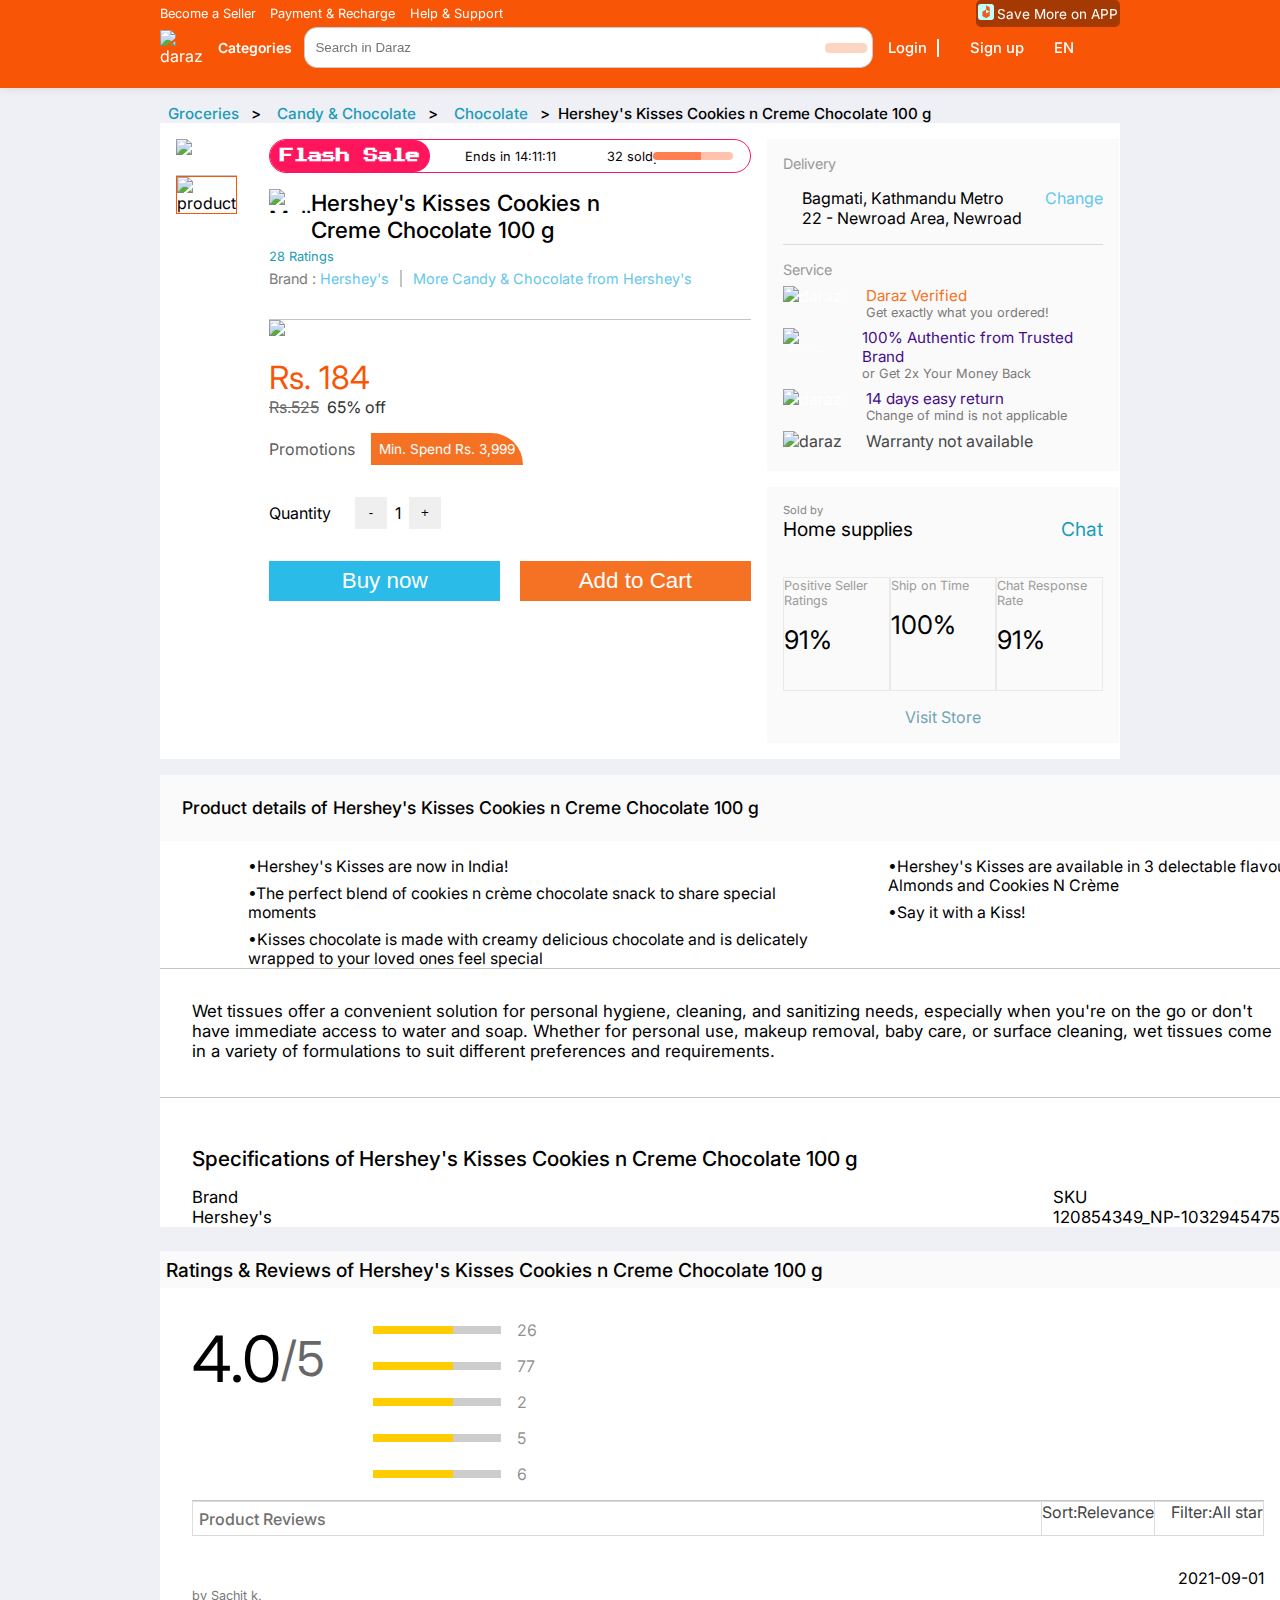
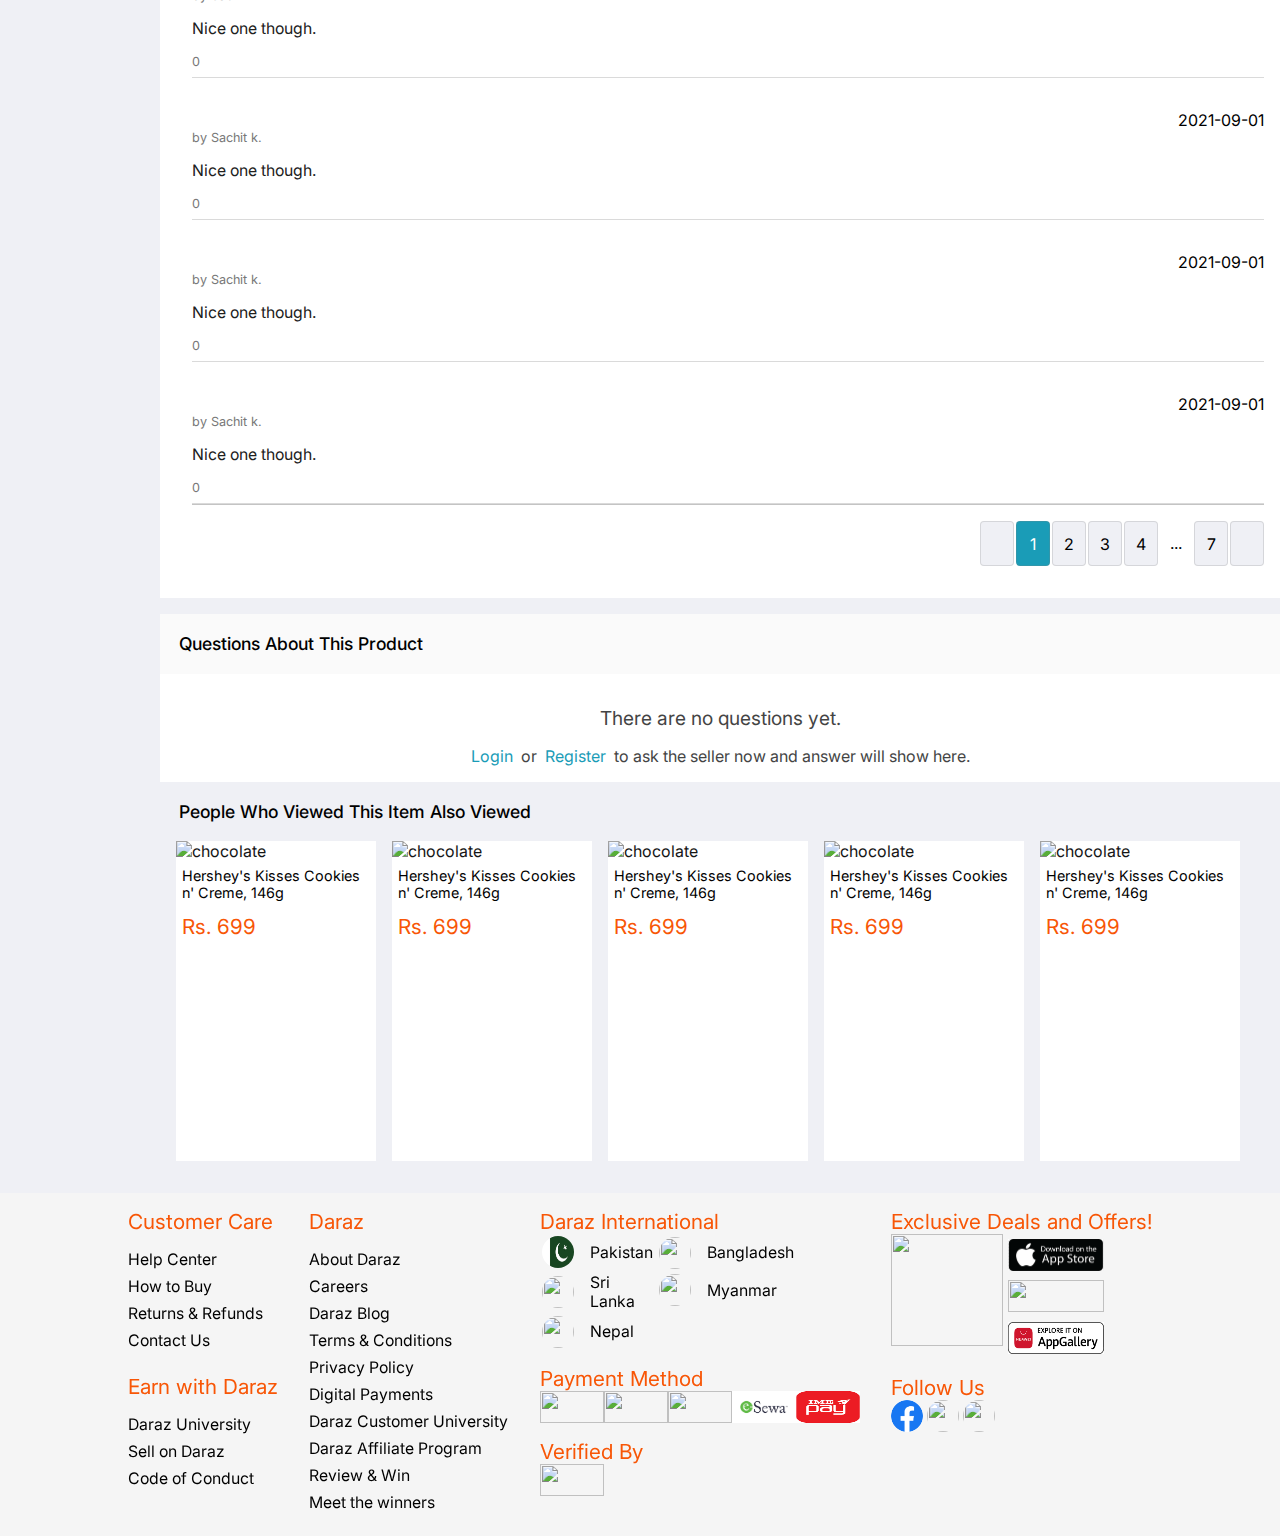
==== commit 7d619fc3: "adjust" ====
--- a/index.html
+++ b/index.html
@@ -1,6 +1,7 @@
 <!DOCTYPE html>
 <html lang="en">
 <head>
+  <link rel="shortcut icon" href="https://laz-img-cdn.alicdn.com/imgextra/i1/O1CN01V8uEDV1jdZ9U2wL90_!!6000000004571-73-tps-64-64.ico">
     <meta charset="UTF-8">
     <meta name="viewport" content="width=device-width, initial-scale=1.0">
     <link rel="stylesheet" href="daraz.css">
@@ -746,6 +747,8 @@
 </div>
 </div>
 </div>
+<div class="bottom">
+
 <div class="footer">
   <div class="footer_right">
     <div class="fr_customercare">
@@ -773,6 +776,117 @@
 
     </div>
   </div>
-</div>
+  <div class="footer_right_centre">
+    <div class="frc_title">
+      Daraz
+    </div>
+    <ul>
+      <li>About Daraz</li>
+      <li>Careers</li>
+      <li>Daraz Blog</li>
+      <li>Terms & Conditions</li>
+      <li>Privacy Policy</li>
+      <li>Digital Payments</li>
+      <li>Daraz Customer University</li>
+      <li>Daraz Affiliate Program</li>
+      <li>Review & Win</li>
+      <li>Meet the winners</li>
+    </ul>
+  </div>
+  <div class="daraz_international">
+    <div class="di_title">
+      Daraz International
+    </div>
+    <div class="diflags">
+
+      <div class="diflag1">
+ <div class="pakistan">
+        
+      <img src="[data-uri]" alt=""> 
+    <div class="pakistan_text">
+      Pakistan
+    </div>
+ </div>
+ <div class="sirlanka">
+<img src="https://cdn.britannica.com/13/4413-004-3277D2EF/Flag-Sri-Lanka.jpg" alt="">
+<div class="sirlanka_text">
+  Sri Lanka
+</div>
+ </div>
+    <div class="nepal">
+ <img src="https://www.iconarchive.com/download/i129538/twitter/twemoji-flags/Nepal-Flag.1024.png" alt="">
+ <div class="nepal_text">
+    Nepal
+ </div>
+    </div>  
+     
+      </div>
+<div class="diflag2">
+  <div class="Bangladesh">
+    <img src="https://cdn.britannica.com/67/6267-004-10A21DF0/Flag-Bangladesh.jpg" alt="">
+    <div class="Bangladesh_text">
+      Bangladesh
+    </div>
+    </div>
+ <div class="myanmar">
+  <img src="https://cdn.britannica.com/34/4034-004-B478631E/Flag-Myanmar.jpg" alt="">
+    <div class="myanmar_text">
+      Myanmar
+      </div>
+    </div>
+ </div>
+   
+</div>
+    <div class="PaymentMethod">
+      <div class="pm_title">
+        Payment Method
+      </div>
+      <div class="pm_images">
+        <img src="https://img.freepik.com/premium-vector/cash-delivery_569841-162.jpg?w=2000" alt="">
+        <img src="https://logowik.com/content/uploads/images/153_visa.jpg" alt="">
+        <img src="https://logos-world.net/wp-content/uploads/2020/09/Mastercard-Logo.png" alt="">
+        <img src="[data-uri]" alt="">
+        <img src="[data-uri]" alt="">
+      </div>
+    </div>
+<div class="verifiedbyy">
+  <div class="v_title">
+    Verified By
+  </div>
+   <img src="https://cdn.iconscout.com/icon/free/png-512/free-pci-2-226465.png?f=webp&w=256" alt="">
+  
+</div>
+    </div>
+  <div class="footer_left">
+<div class="fl_exclusive">
+  <div class="fle_title">
+    Exclusive Deals and Offers!
+  </div>
+ <div class="fle_images">
+  <div class="flei1">
+     <img src="https://laz-img-cdn.alicdn.com/images/ims-web/TB12bJbXwFY.1VjSZFnXXcFHXXa.png" alt="">
+  </div>
+  <div class="flei2">
+    <img src="[data-uri]" alt="">
+    <img src="https://e7.pngegg.com/pngimages/918/845/png-clipart-google-play-logo-google-play-app-store-android-google-play-text-logo.png" alt="">
+    <img src="[data-uri]" alt="">
+  </div>
+ </div>
+</div>
+<div class="fl_follow_us">
+<div class="flfu">
+<div class="flfu_title">Follow Us</div>
+<div class="flfu_image">
+  <img src="[data-uri]" alt="">
+  <img src="https://img.freepik.com/premium-vector/purple-gradiend-social-media-logo_197792-1883.jpg" alt="">
+  <img src="https://img.freepik.com/premium-vector/red-youtube-logo-social-media-logo_197792-1803.jpg" alt="">
+</div>
+</div>
+</div>
+  </div>
+  </div>
+</div>
+</div>
+
 </body>
 </html>
--- a/daraz.css
+++ b/daraz.css
@@ -773,30 +773,94 @@
 }
 .pav_products{
   display: flex;
+  
+}
+.bottom{
+    margin-top:2rem ;
+  width: 100%;
+  display: flex;
+  justify-content: center;
+ background-color:rgb(245,245,245);
 }
 .footer{
-  margin-top:2rem ;
-  background-color:rgb(245,245,245);
+    width: 80%;
+  display: flex;
+  justify-content: space-between;
   color: #fff;
-  padding: 1rem 0rem 0rem 11rem;
   ;
 }
-.frcc_title,.frewd_title{
+.frcc_title,.frewd_title, .frc_title ,.di_title,.pm_title,.v_title,.fle_title,.flfu_title{
    margin-top:1rem ;
   font-size: 1.3rem;
   font-weight: 400;
   color:rgb(248,86,6);
 }
-.fr_customercare ul ,.fr_Earn_with_daraz ul{
+.fr_customercare ul ,.fr_Earn_with_daraz ul, .footer_right_centre ul{
 padding: 0px;
 margin-left: -1rem;
 display: flex;
 justify-content: flex-start;
 flex-direction: column;
 }
-.fr_customercare ul li,.fr_Earn_with_daraz ul li{
+.fr_customercare ul li,.fr_Earn_with_daraz ul li , .footer_right_centre ul li{
   list-style: none;
   font-size: 0.99rem;
-  
-  color: #000;
-}
+  color: #000;
+}
+.diflags{
+  display: flex;
+}
+.diflag1 img , .diflag2 img{
+  height: 2rem;
+  width: 2rem;
+  border-radius: 100%;
+}
+.diflag1,.diflag2{
+  display: flex;
+  flex-direction: column;
+}
+.pakistan ,.sirlanka ,.nepal,.Bangladesh,.myanmar{
+  padding: 2%;
+  display: flex;
+  align-items: center;
+}
+.pakistan_text,.sirlanka_text,.nepal_text,.Bangladesh_text,.myanmar_text{
+  margin-left: 1rem;
+  font-size: 0.99rem;
+  color: #000;
+}
+.pm_images{
+  display: flex;
+ 
+}
+.pm_images img{
+  height: 2rem;
+  width: 4rem;
+}
+.verifiedbyy img {
+   height: 2rem;
+  width: 4rem;
+}
+.fle_images{
+  display: flex;
+}
+.flei2 img{
+   padding: 0.3rem;
+  height: 2rem;
+  width: 6rem;
+}
+.flei1 img{
+ 
+  height: 7rem;
+  width: 7rem;
+}
+.flei2{
+  display: flex;
+  flex-direction: column;
+}
+.flfu_image img{
+height: 2rem;
+  width: 2rem;
+  border-radius: 100%;
+}
+
